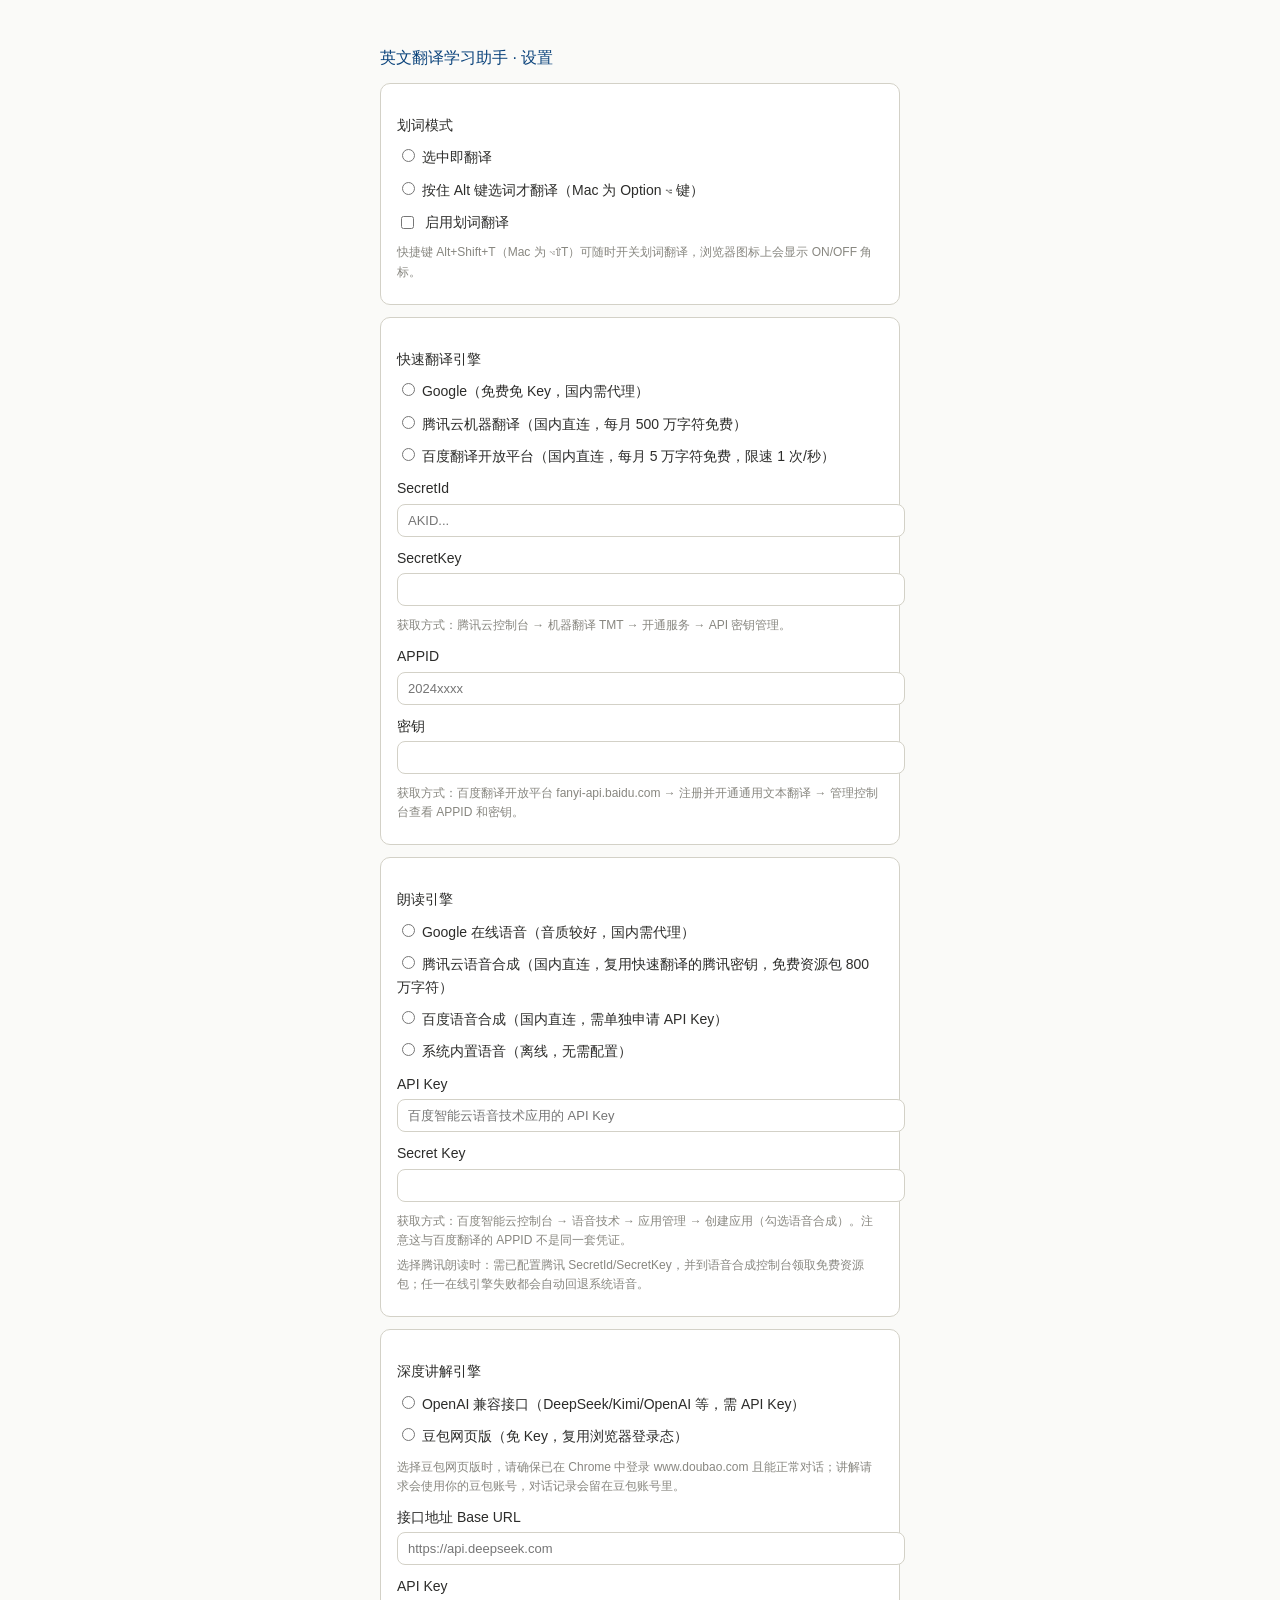
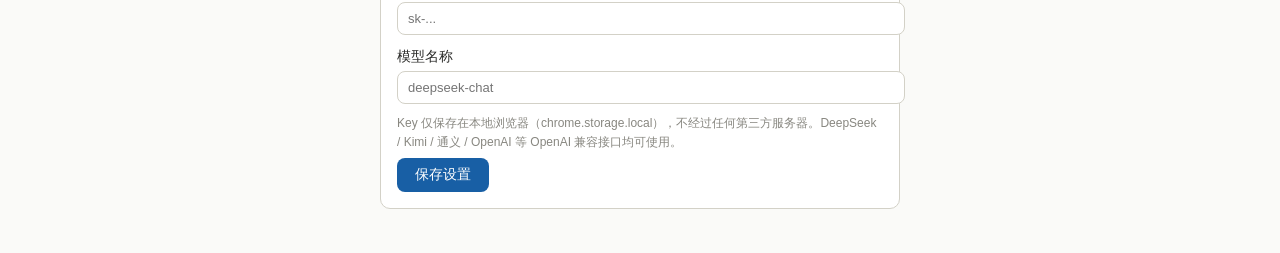
==== options/index.html @ 4bf310cd "feat: 英文翻译学习助手 v0.1.0 - 划词翻译（Google/腾讯/百度三引擎可切换，含词典释义） - Side Panel 侧边面板：翻译 / 生词本 / 复习 / 设置 - AI 深度讲" ====
<!DOCTYPE html>
<html lang="zh-CN">
<head>
  <meta charset="UTF-8" />
  <title>翻译学习助手 - 设置</title>
  <style>
    body { font: 14px/1.6 -apple-system, "PingFang SC", "Microsoft YaHei", sans-serif; color: #2c2c2a; background: #fafaf8; padding: 24px; }
    .wrap { max-width: 520px; margin: 0 auto; }
    h2 { font-size: 16px; font-weight: 500; margin-bottom: 12px; color: #0c447c; }
    .card { background: #fff; border: 1px solid #d3d1c7; border-radius: 10px; padding: 16px; margin-bottom: 12px; }
    h3 { font-size: 14px; font-weight: 500; margin-bottom: 8px; }
    label { display: block; margin: 10px 0; }
    input[type="text"], input[type="password"], input:not([type]) { width: 100%; padding: 8px 10px; border: 1px solid #d3d1c7; border-radius: 8px; margin-top: 4px; font-size: 13px; }
    .switch-row { display: flex; align-items: center; gap: 8px; }
    .hint { color: #888780; font-size: 12px; margin: 6px 0; }
    button { background: #185fa5; color: #fff; border: none; border-radius: 8px; padding: 8px 18px; cursor: pointer; font-size: 14px; }
  </style>
</head>
<body>
  <div class="wrap">
    <h2>英文翻译学习助手 · 设置</h2>
    <div class="card">
      <h3>划词模式</h3>
      <label><input type="radio" name="trigger" value="auto" /> 选中即翻译</label>
      <label><input type="radio" name="trigger" value="alt" /> 按住 Alt 键选词才翻译（Mac 为 Option ⌥ 键）</label>
      <label class="switch-row"><input type="checkbox" id="chk-enabled" /> 启用划词翻译</label>
      <p class="hint">快捷键 Alt+Shift+T（Mac 为 ⌥⇧T）可随时开关划词翻译，浏览器图标上会显示 ON/OFF 角标。</p>
    </div>
    <div class="card">
      <h3>快速翻译引擎</h3>
      <label><input type="radio" name="tengine" value="google" /> Google（免费免 Key，国内需代理）</label>
      <label><input type="radio" name="tengine" value="tencent" /> 腾讯云机器翻译（国内直连，每月 500 万字符免费）</label>
      <label><input type="radio" name="tengine" value="baidu" /> 百度翻译开放平台（国内直连，每月 5 万字符免费，限速 1 次/秒）</label>
      <div id="tencent-fields">
        <label>SecretId <input id="in-ten-id" placeholder="AKID..." /></label>
        <label>SecretKey <input id="in-ten-key" type="password" /></label>
        <p class="hint">获取方式：腾讯云控制台 → 机器翻译 TMT → 开通服务 → API 密钥管理。</p>
      </div>
      <div id="baidu-fields">
        <label>APPID <input id="in-baidu-id" placeholder="2024xxxx" /></label>
        <label>密钥 <input id="in-baidu-key" type="password" /></label>
        <p class="hint">获取方式：百度翻译开放平台 fanyi-api.baidu.com → 注册并开通通用文本翻译 → 管理控制台查看 APPID 和密钥。</p>
      </div>
    </div>
    <div class="card">
      <h3>朗读引擎</h3>
      <label><input type="radio" name="sengine" value="google" /> Google 在线语音（音质较好，国内需代理）</label>
      <label><input type="radio" name="sengine" value="tencent" /> 腾讯云语音合成（国内直连，复用快速翻译的腾讯密钥，免费资源包 800 万字符）</label>
      <label><input type="radio" name="sengine" value="baidu" /> 百度语音合成（国内直连，需单独申请 API Key）</label>
      <label><input type="radio" name="sengine" value="system" /> 系统内置语音（离线，无需配置）</label>
      <div id="baidu-tts-fields">
        <label>API Key <input id="in-baidu-tts-id" placeholder="百度智能云语音技术应用的 API Key" /></label>
        <label>Secret Key <input id="in-baidu-tts-key" type="password" /></label>
        <p class="hint">获取方式：百度智能云控制台 → 语音技术 → 应用管理 → 创建应用（勾选语音合成）。注意这与百度翻译的 APPID 不是同一套凭证。</p>
      </div>
      <p class="hint">选择腾讯朗读时：需已配置腾讯 SecretId/SecretKey，并到语音合成控制台领取免费资源包；任一在线引擎失败都会自动回退系统语音。</p>
    </div>
    <div class="card">
      <h3>深度讲解引擎</h3>
      <label><input type="radio" name="engine" value="openai" /> OpenAI 兼容接口（DeepSeek/Kimi/OpenAI 等，需 API Key）</label>
      <label><input type="radio" name="engine" value="doubao" /> 豆包网页版（免 Key，复用浏览器登录态）</label>
      <p class="hint">选择豆包网页版时，请确保已在 Chrome 中登录 www.doubao.com 且能正常对话；讲解请求会使用你的豆包账号，对话记录会留在豆包账号里。</p>
      <div id="openai-fields">
        <label>接口地址 Base URL <input id="in-baseurl" placeholder="https://api.deepseek.com" /></label>
        <label>API Key <input id="in-apikey" type="password" placeholder="sk-..." /></label>
        <label>模型名称 <input id="in-model" placeholder="deepseek-chat" /></label>
        <p class="hint">Key 仅保存在本地浏览器（chrome.storage.local），不经过任何第三方服务器。DeepSeek / Kimi / 通义 / OpenAI 等 OpenAI 兼容接口均可使用。</p>
      </div>
      <button id="btn-save">保存设置</button>
      <span id="save-tip" style="margin-left:10px; color:#0f6e56;"></span>
    </div>
  </div>
  <script src="options.js"></script>
</body>
</html>
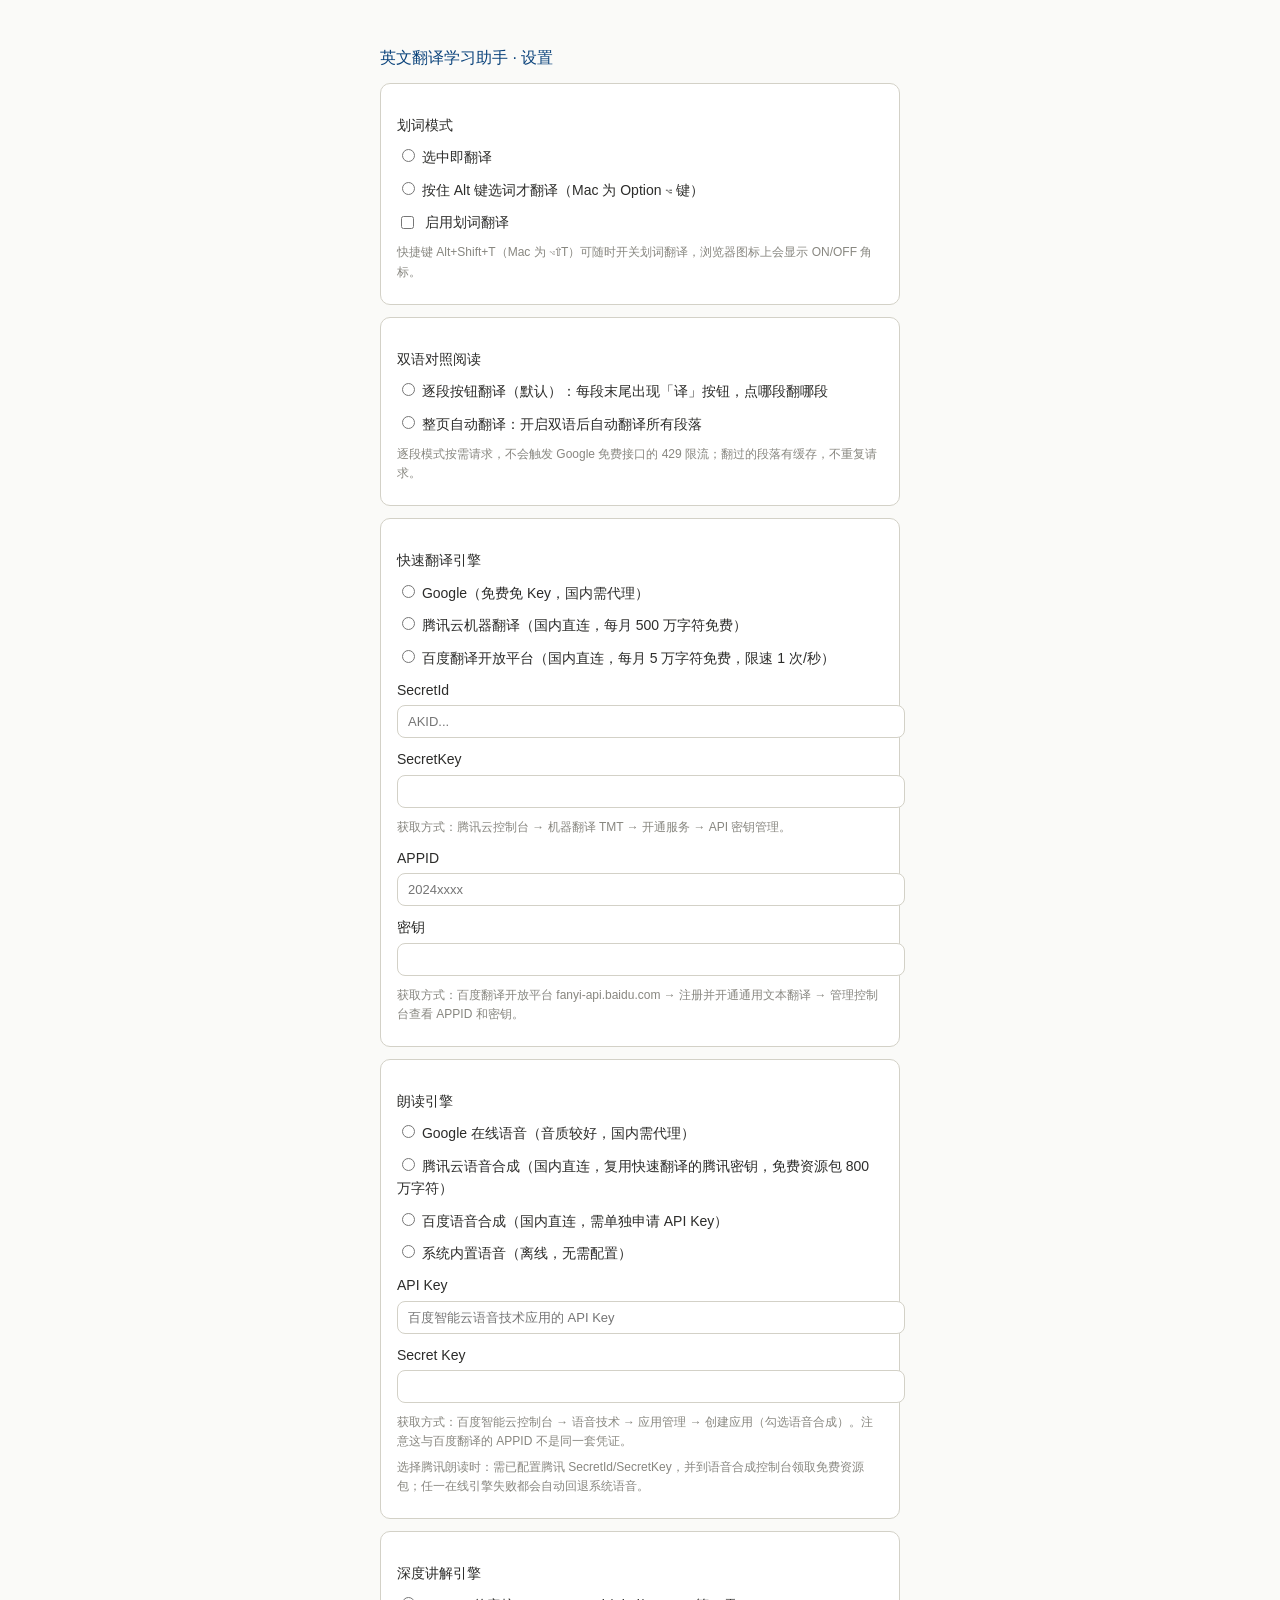
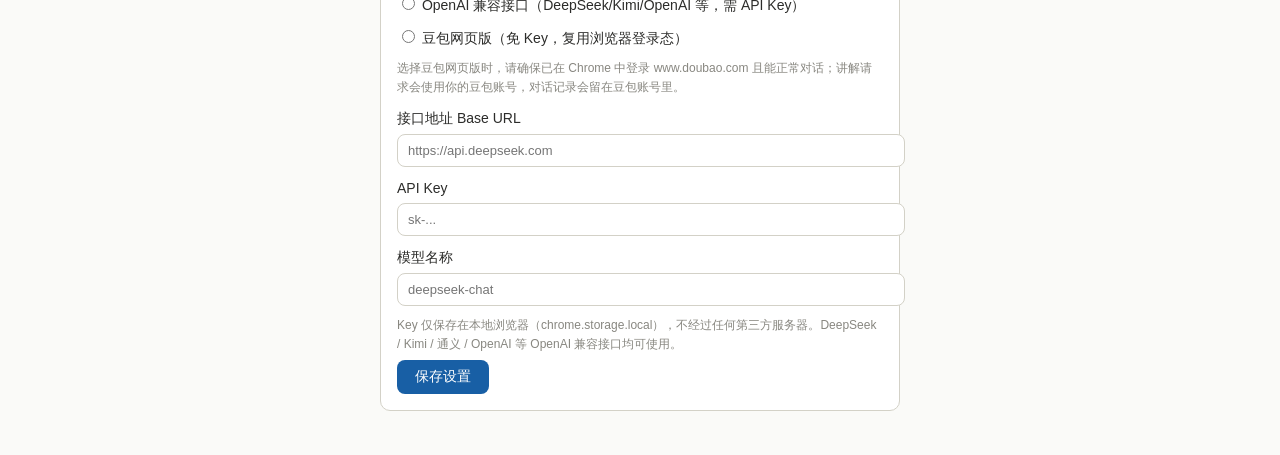
==== commit 4175a0ac: "fix: 修复百度翻译签名错误（MD5 误用右移）+ 双语逐段按钮翻译模式 - md5 压缩函数的循环移位写成了右移，导致 sign 全错、百度返回 54001 Invalid Sign - 密钥/A" ====
--- a/options/index.html
+++ b/options/index.html
@@ -25,6 +25,12 @@
       <label><input type="radio" name="trigger" value="alt" /> 按住 Alt 键选词才翻译（Mac 为 Option ⌥ 键）</label>
       <label class="switch-row"><input type="checkbox" id="chk-enabled" /> 启用划词翻译</label>
       <p class="hint">快捷键 Alt+Shift+T（Mac 为 ⌥⇧T）可随时开关划词翻译，浏览器图标上会显示 ON/OFF 角标。</p>
+    </div>
+    <div class="card">
+      <h3>双语对照阅读</h3>
+      <label><input type="radio" name="bimode" value="manual" /> 逐段按钮翻译（默认）：每段末尾出现「译」按钮，点哪段翻哪段</label>
+      <label><input type="radio" name="bimode" value="auto" /> 整页自动翻译：开启双语后自动翻译所有段落</label>
+      <p class="hint">逐段模式按需请求，不会触发 Google 免费接口的 429 限流；翻过的段落有缓存，不重复请求。</p>
     </div>
     <div class="card">
       <h3>快速翻译引擎</h3>
